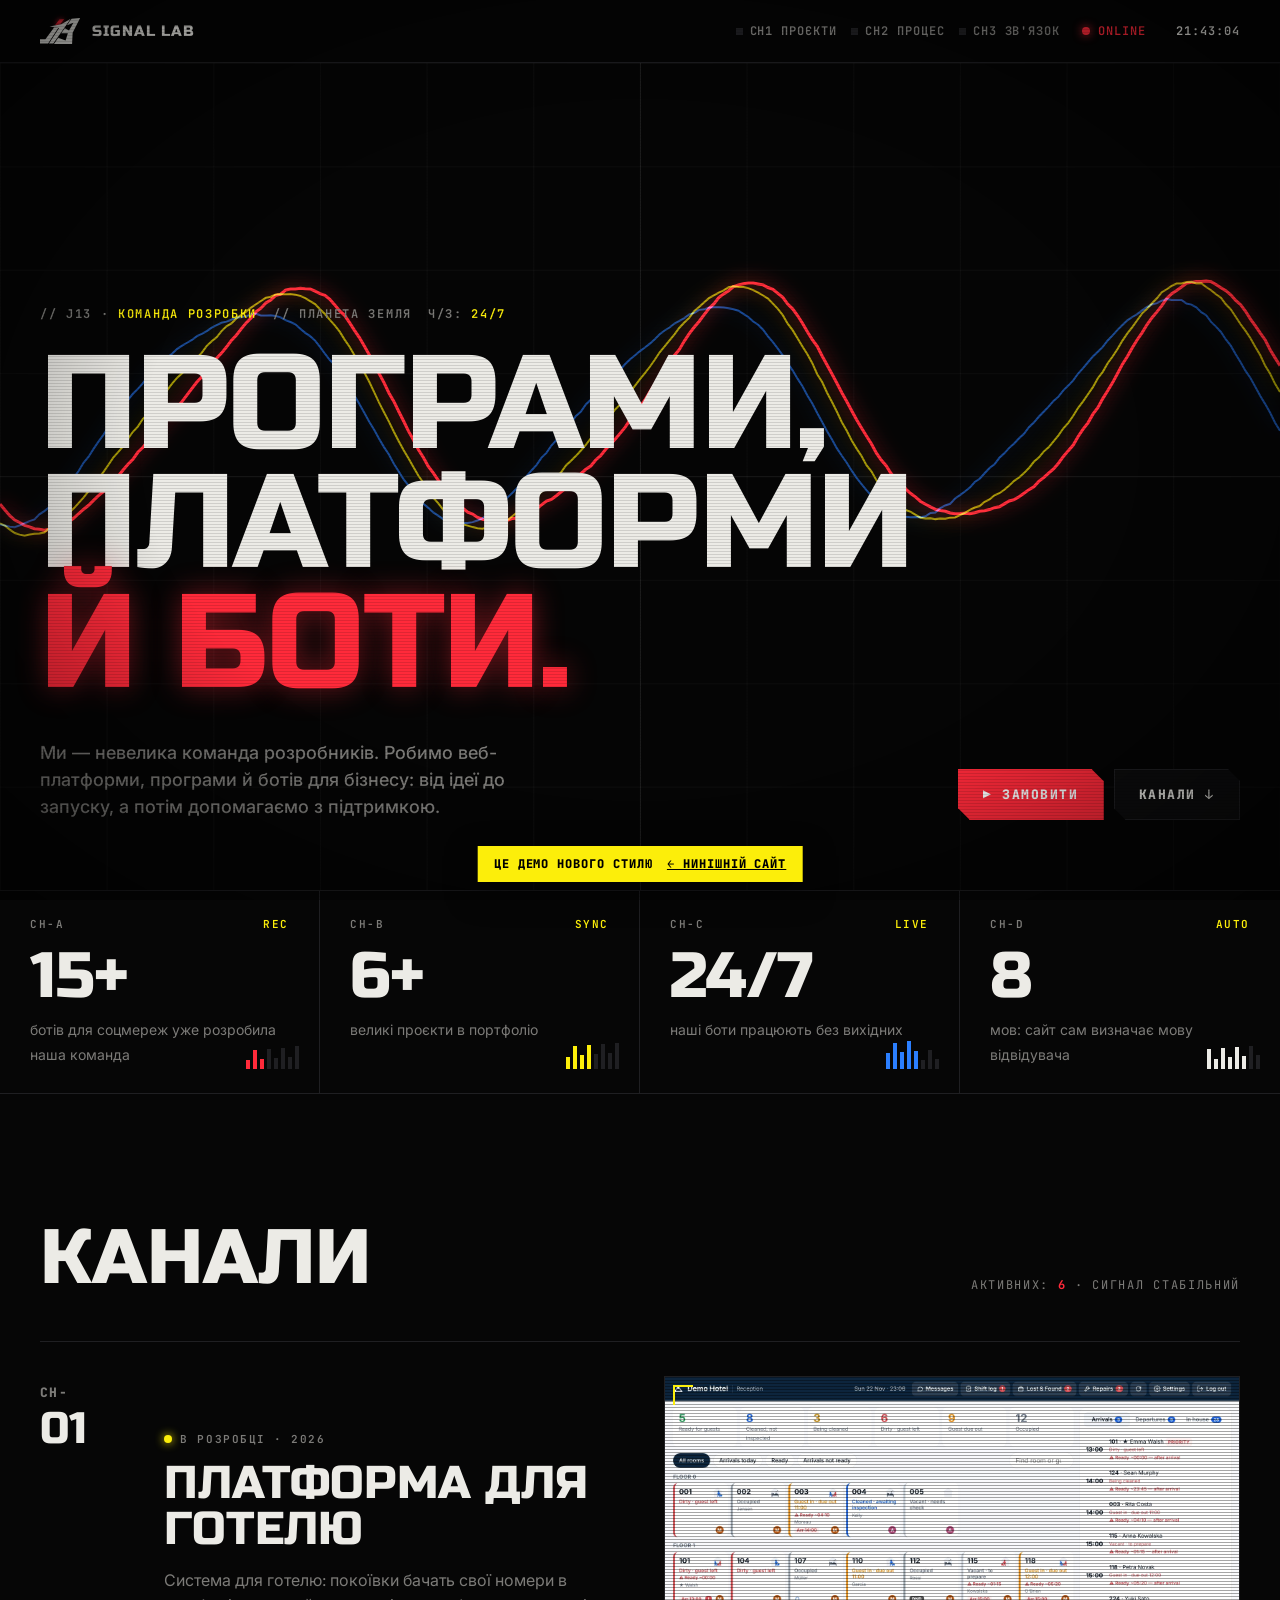
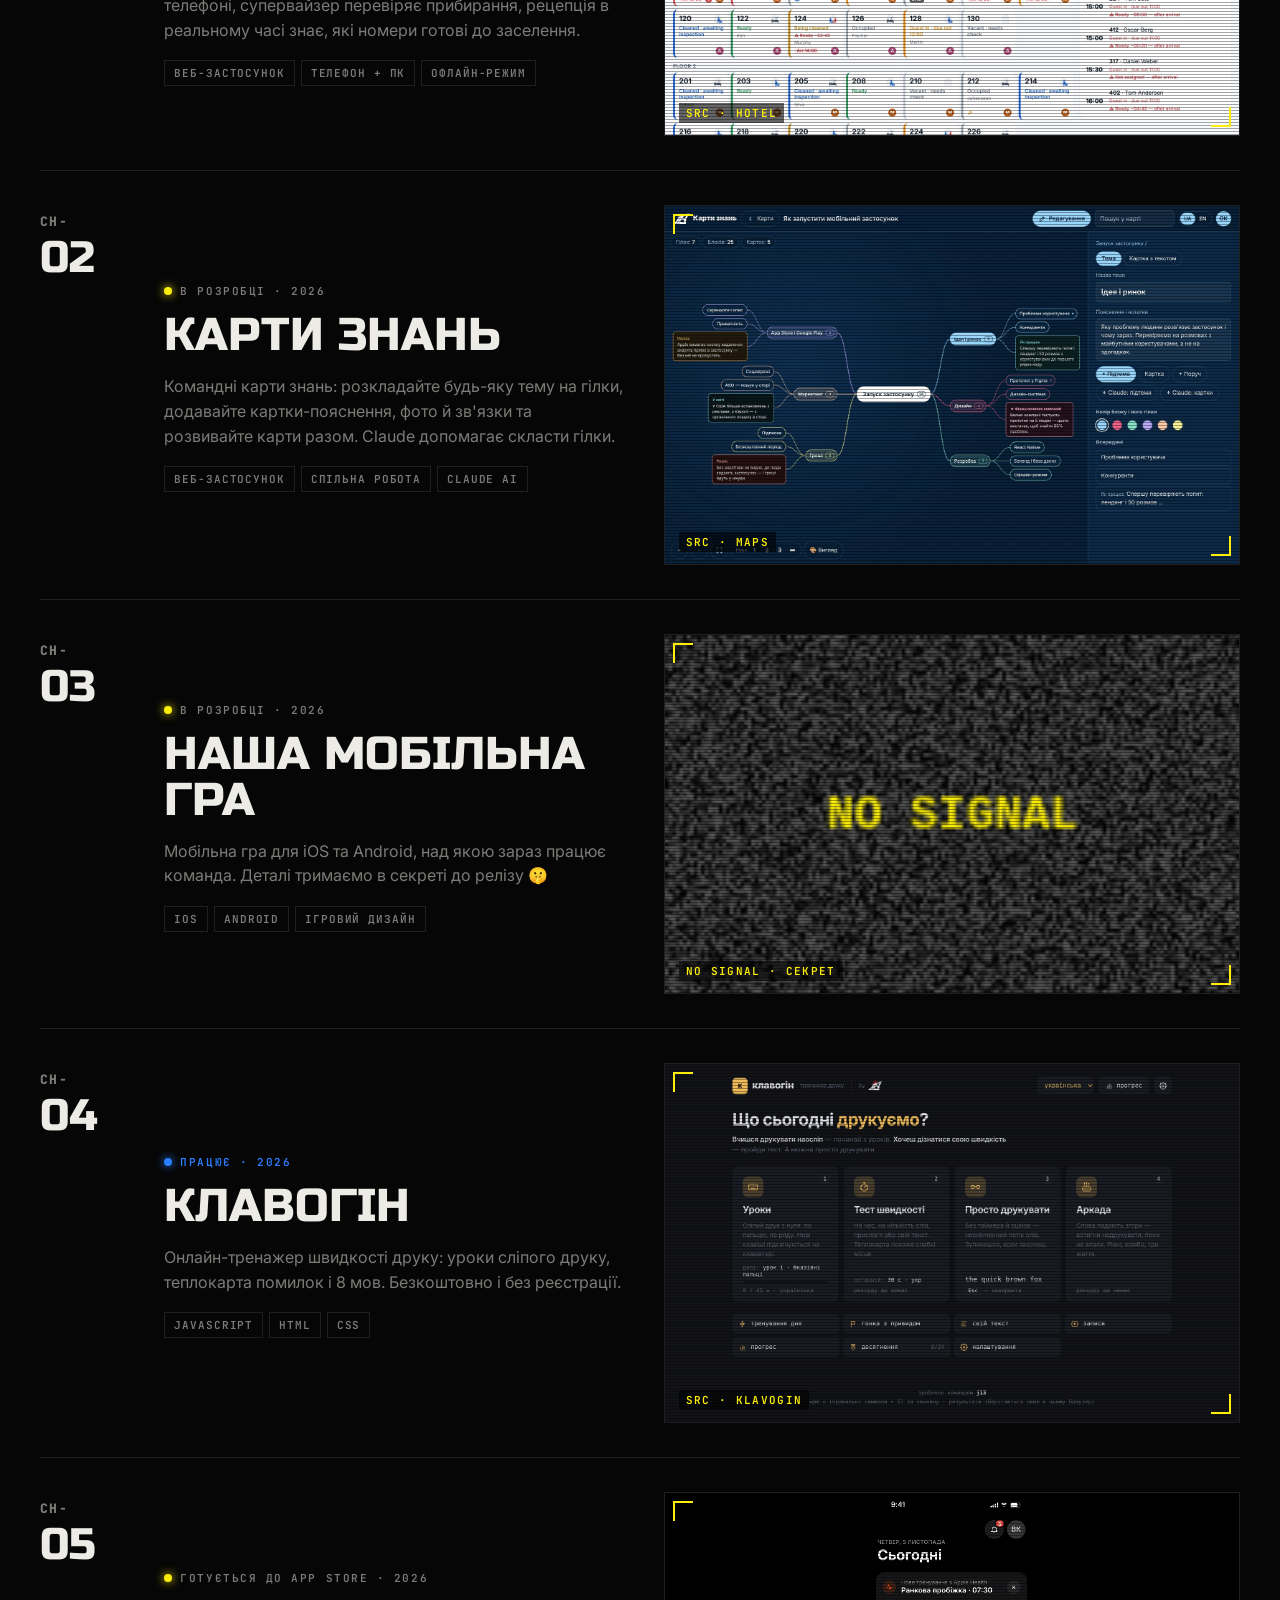
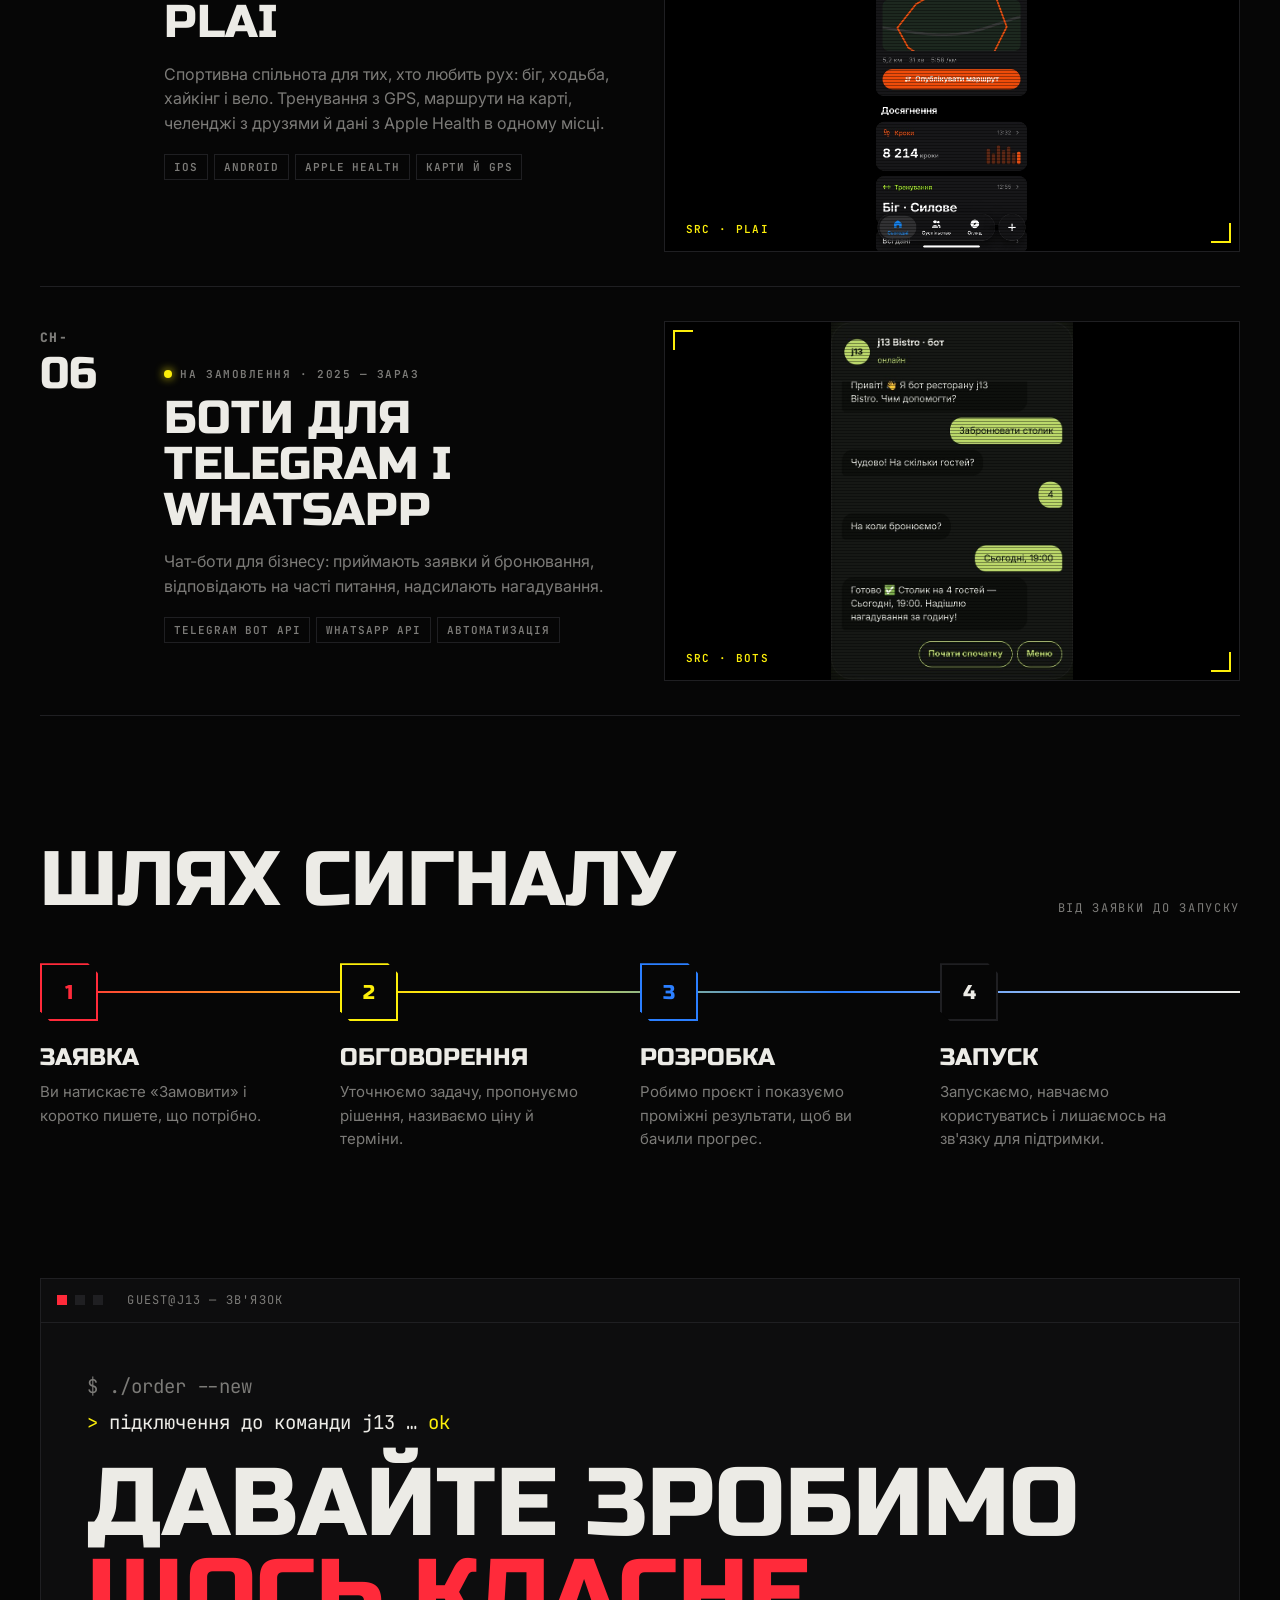
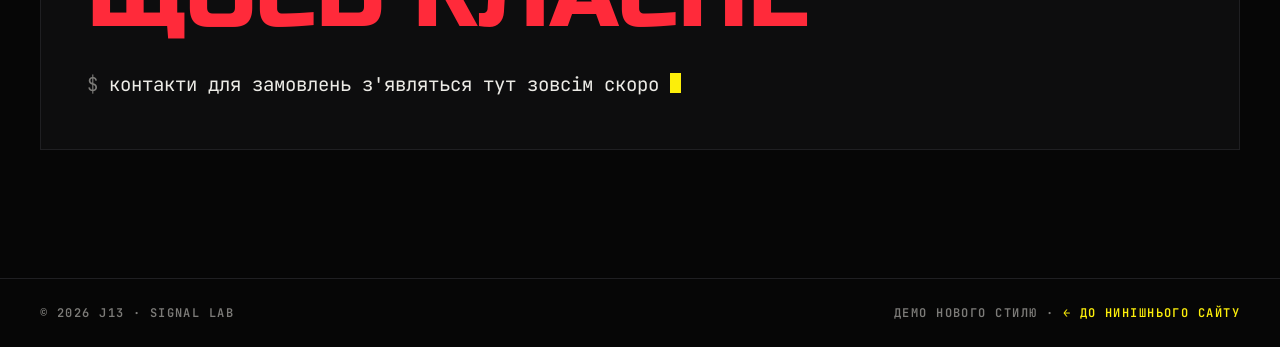
==== demo/index.html @ 8b165afa "Демо нового стилю: /demo/ (Signal Lab) Co-Authored-By: Claude Opus 5.5 <noreply@anthropic.com> Claud" ====
<!DOCTYPE html>
<html lang="uk">
<head>
<meta charset="UTF-8">
<meta name="viewport" content="width=device-width, initial-scale=1">
<meta name="robots" content="noindex">
<title>j13 — SIGNAL (демо нового стилю)</title>
<link rel="preconnect" href="https://fonts.googleapis.com">
<link href="https://fonts.googleapis.com/css2?family=Russo+One&family=JetBrains+Mono:wght@400;600;800&family=Inter:wght@400;500;600&display=swap" rel="stylesheet">
<!--
  ДЕМО нового стилю сайту j13. Тексти й проєкти беруться з ../content.js — ті самі, що на основному сайті.
  Ідея: сайт як прилад — осцилограф / термінал. Палітра з логотипа: чорний, червоний імплант, жовтий і синій глюк.
-->
<style>
:root{--bg:#060606;--panel:#0d0d0e;--line:#1f1f22;--grid:rgba(255,255,255,.045);--text:#ecebe6;--mute:#7c7b78;--red:#ff2a3a;--yel:#fcee0a;--blu:#2b7fff;--disp:"Russo One",Impact,sans-serif;--mono:"JetBrains Mono",ui-monospace,monospace}
*{box-sizing:border-box;margin:0;padding:0}
html{scroll-behavior:smooth}
body{background:var(--bg);color:var(--text);font:16px/1.55 Inter,system-ui,sans-serif;-webkit-font-smoothing:antialiased;overflow-x:hidden}
body::before{content:"";position:fixed;inset:0;pointer-events:none;z-index:50;background:repeating-linear-gradient(0deg,rgba(0,0,0,.22) 0 1px,transparent 1px 3px);mix-blend-mode:multiply;opacity:.55}
body::after{content:"";position:fixed;inset:0;pointer-events:none;z-index:49;background:radial-gradient(ellipse at center,transparent 55%,rgba(0,0,0,.55))}
a{color:inherit;text-decoration:none}
.mono{font-family:var(--mono)}
.wrap{max-width:1320px;margin:0 auto;padding:0 clamp(16px,4vw,40px)}
::selection{background:var(--yel);color:#000}

/* ---- верхня панель приладу ---- */
.bar{position:sticky;top:0;z-index:40;background:rgba(6,6,6,.86);backdrop-filter:blur(8px);border-bottom:1px solid var(--line)}
.bar .wrap{display:flex;align-items:center;gap:22px;height:62px;font:600 12px var(--mono);letter-spacing:.08em;text-transform:uppercase;color:var(--mute)}
.logo{display:flex;align-items:center;gap:12px;color:var(--text)}
.logo svg{height:26px;width:auto;overflow:visible}
.logo b{font:400 15px var(--disp);letter-spacing:.06em}
.chs{display:flex;gap:14px;margin-left:auto}
.chs a{display:flex;align-items:center;gap:7px;transition:color .2s}.chs a:hover{color:var(--text)}
.chs a i{width:7px;height:7px;background:var(--line);display:block}
.chs a:hover i{background:var(--yel);box-shadow:0 0 8px var(--yel)}
.rec{display:flex;align-items:center;gap:8px;color:var(--red)}.rec i{width:8px;height:8px;border-radius:50%;background:var(--red);box-shadow:0 0 10px var(--red);animation:blink 1.4s steps(1) infinite}
@keyframes blink{50%{opacity:.15}}
.clock{color:var(--text);min-width:72px;text-align:right}
@media(max-width:820px){.chs{display:none}.rec span{display:none}.bar .wrap{gap:14px}.clock{margin-left:auto}}

/* ---- екран осцилографа ---- */
.scope{position:relative;border-bottom:1px solid var(--line);overflow:hidden}
.scope canvas{position:absolute;inset:0;width:100%;height:100%;display:block}
.scope .grid{position:absolute;inset:0;background-image:linear-gradient(var(--grid) 1px,transparent 1px),linear-gradient(90deg,var(--grid) 1px,transparent 1px);background-size:calc(100%/12) calc(100%/8);pointer-events:none}
.scope .cross{position:absolute;inset:0;pointer-events:none;background:linear-gradient(rgba(255,255,255,.09),rgba(255,255,255,.09)) center/100% 1px no-repeat,linear-gradient(rgba(255,255,255,.09),rgba(255,255,255,.09)) center/1px 100% no-repeat}
.hero{min-height:min(92vh,880px);display:flex;flex-direction:column;justify-content:flex-end}
.hero .wrap{position:relative;z-index:2;width:100%;padding-bottom:clamp(34px,6vw,70px)}
.tag{font:600 12px var(--mono);letter-spacing:.14em;text-transform:uppercase;color:var(--mute);display:flex;gap:16px;flex-wrap:wrap;margin-bottom:24px}
.tag b{color:var(--yel);font-weight:600}
h1{font:400 clamp(48px,10.4vw,168px)/.9 var(--disp);letter-spacing:-.01em;text-transform:uppercase;position:relative}
h1 .r{color:var(--red);text-shadow:0 0 30px rgba(255,42,58,.45)}
h1.glitch{animation:none}
.gl{position:relative;display:inline-block}
.gl::before,.gl::after{content:attr(data-t);position:absolute;left:0;top:0;opacity:0;pointer-events:none}
.gl::before{color:var(--yel)}.gl::after{color:var(--blu)}
.gl.on::before{opacity:.9;transform:translate(-4px,1px);clip-path:inset(10% 0 55% 0)}
.gl.on::after{opacity:.9;transform:translate(4px,-1px);clip-path:inset(55% 0 12% 0)}
.sub{display:flex;justify-content:space-between;align-items:flex-end;gap:30px;flex-wrap:wrap;margin-top:34px}
.sub p{font:500 18px/1.5 Inter;color:var(--mute);max-width:40ch}
.keys{display:flex;gap:10px;flex-wrap:wrap}
.key{font:800 13px var(--mono);letter-spacing:.12em;text-transform:uppercase;padding:16px 24px;border:1px solid var(--line);background:var(--panel);color:var(--text);position:relative;transition:transform .08s,border-color .2s,box-shadow .2s;clip-path:polygon(0 0,calc(100% - 12px) 0,100% 12px,100% 100%,12px 100%,0 calc(100% - 12px))}
.key:hover{border-color:var(--text)}
.key:active{transform:translateY(2px)}
.key.hot{background:var(--red);border-color:var(--red);color:#fff;box-shadow:0 0 0 0 rgba(255,42,58,.5)}
.key.hot:hover{box-shadow:0 0 34px rgba(255,42,58,.55)}

/* ---- показники приладу ---- */
.readouts{display:grid;grid-template-columns:repeat(4,1fr);border-bottom:1px solid var(--line)}
.ro{padding:26px clamp(16px,2.4vw,30px);border-right:1px solid var(--line);position:relative}
.ro:last-child{border-right:0}
.ro small{font:600 11px var(--mono);letter-spacing:.14em;color:var(--mute);text-transform:uppercase;display:flex;justify-content:space-between}
.ro small em{font-style:normal;color:var(--yel)}
.ro b{display:block;font:400 clamp(38px,5vw,64px)/1 var(--disp);margin:14px 0 8px;font-variant-numeric:tabular-nums}
.ro span{font-size:14px;color:var(--mute)}
.ro .bars{position:absolute;right:20px;bottom:24px;display:flex;gap:3px;align-items:flex-end;height:28px}
.ro .bars i{width:4px;background:var(--line)}
.ro:nth-child(1) .bars i.on{background:var(--red)}.ro:nth-child(2) .bars i.on{background:var(--yel)}.ro:nth-child(3) .bars i.on{background:var(--blu)}.ro:nth-child(4) .bars i.on{background:var(--text)}
@media(max-width:820px){.readouts{grid-template-columns:1fr 1fr}.ro:nth-child(2){border-right:0}.ro:nth-child(-n+2){border-bottom:1px solid var(--line)}}

/* ---- секції ---- */
section{padding:clamp(70px,10vw,130px) 0}
.sh{display:flex;align-items:flex-end;justify-content:space-between;gap:20px;margin-bottom:46px;flex-wrap:wrap}
.sh h2{font:400 clamp(36px,6vw,84px)/.95 var(--disp);text-transform:uppercase}
.sh .mono{font-size:12px;letter-spacing:.14em;color:var(--mute);text-transform:uppercase}
.sh .mono b{color:var(--red)}

/* ---- канали (проєкти) ---- */
.ch{display:grid;grid-template-columns:86px 1fr 1.25fr;gap:clamp(18px,3vw,40px);padding:34px 0;border-top:1px solid var(--line);align-items:center;position:relative}
.ch:last-child{border-bottom:1px solid var(--line)}
.ch .no{font:800 13px var(--mono);letter-spacing:.1em;color:var(--mute);align-self:start;padding-top:8px}
.ch .no b{display:block;font:400 44px/1 var(--disp);color:var(--text);margin-top:6px;letter-spacing:0}
.ch .led{display:inline-flex;align-items:center;gap:8px;font:600 11px var(--mono);letter-spacing:.14em;text-transform:uppercase;color:var(--mute);margin-bottom:14px}
.ch .led i{width:8px;height:8px;border-radius:50%;background:var(--yel);box-shadow:0 0 10px var(--yel)}
.ch .led.live i{background:var(--blu);box-shadow:0 0 10px var(--blu)}
.ch .led.live{color:var(--blu)}
.ch h3{font:400 clamp(30px,3.6vw,52px)/1 var(--disp);text-transform:uppercase;margin-bottom:16px;transition:color .2s}
.ch p{color:var(--mute);max-width:46ch;margin-bottom:18px}
.ch .tg{display:flex;flex-wrap:wrap;gap:6px}
.ch .tg span{font:600 11px var(--mono);letter-spacing:.08em;text-transform:uppercase;border:1px solid var(--line);padding:5px 9px;color:var(--mute)}
.screen{position:relative;aspect-ratio:16/10;background:#000;border:1px solid var(--line);overflow:hidden}
.screen::before,.screen::after{content:"";position:absolute;width:18px;height:18px;z-index:3;border:2px solid var(--yel);pointer-events:none}
.screen::before{left:8px;top:8px;border-right:0;border-bottom:0}.screen::after{right:8px;bottom:8px;border-left:0;border-top:0}
.screen .im{position:absolute;inset:0;background-size:cover;background-position:top center;filter:saturate(.85) contrast(1.05);transition:transform .6s cubic-bezier(.2,.7,.2,1),filter .4s}
.screen .im.ph{background-size:contain;background-repeat:no-repeat;background-position:center}
.screen .scan{position:absolute;inset:0;z-index:2;background:repeating-linear-gradient(0deg,rgba(0,0,0,.35) 0 1px,transparent 1px 3px);pointer-events:none}
.screen .rgb{position:absolute;inset:0;z-index:1;background-size:cover;background-position:top center;mix-blend-mode:screen;opacity:0;pointer-events:none}
.screen .lbl{position:absolute;left:14px;bottom:12px;z-index:3;font:600 11px var(--mono);letter-spacing:.12em;color:var(--yel);text-transform:uppercase;background:rgba(0,0,0,.6);padding:3px 7px}
.ch:hover h3{color:var(--yel)}
.ch:hover .screen .im{transform:scale(1.035);filter:saturate(1) contrast(1.1)}
.ch.glitching .rgb.y{opacity:.55;transform:translate(-6px,0);background-blend-mode:multiply}
.ch.glitching .rgb.b{opacity:.55;transform:translate(6px,0)}
.ch .open{position:absolute;inset:0;z-index:4}
@media(max-width:900px){.ch{grid-template-columns:1fr;gap:16px}.ch .no{display:flex;gap:12px;align-items:baseline;padding:0}.ch .no b{font-size:28px;margin:0}.ch .screen{order:-1}}

/* ---- як ми працюємо: шлях сигналу ---- */
.path{display:grid;grid-template-columns:repeat(4,1fr);position:relative}
.path::before{content:"";position:absolute;left:0;right:0;top:28px;height:2px;background:linear-gradient(90deg,var(--red),var(--yel),var(--blu),var(--text))}
.st{padding-right:26px;position:relative}
.st .dot{width:58px;height:58px;display:grid;place-items:center;background:var(--bg);border:2px solid var(--line);font:400 20px var(--disp);position:relative;z-index:1;margin-bottom:22px;clip-path:polygon(0 0,calc(100% - 10px) 0,100% 10px,100% 100%,10px 100%,0 calc(100% - 10px))}
.st:nth-child(1) .dot{border-color:var(--red);color:var(--red)}.st:nth-child(2) .dot{border-color:var(--yel);color:var(--yel)}.st:nth-child(3) .dot{border-color:var(--blu);color:var(--blu)}
.st h4{font:400 24px var(--disp);text-transform:uppercase;margin-bottom:8px}
.st p{color:var(--mute);font-size:15px;max-width:28ch}
@media(max-width:820px){.path{grid-template-columns:1fr 1fr;row-gap:40px}.path::before{display:none}}

/* ---- контакт як термінал ---- */
.term{border:1px solid var(--line);background:var(--panel);font-family:var(--mono)}
.term .tb{display:flex;gap:8px;align-items:center;padding:12px 16px;border-bottom:1px solid var(--line);font-size:12px;color:var(--mute);letter-spacing:.1em;text-transform:uppercase}
.term .tb i{width:10px;height:10px;background:var(--line)}.term .tb i:first-child{background:var(--red)}
.term .body{padding:clamp(22px,4vw,46px);font-size:clamp(15px,1.6vw,19px);line-height:1.9}
.term .body .c{color:var(--mute)}.term .body .y{color:var(--yel)}.term .body .rd{color:var(--red)}
.term .big{display:block;font:400 clamp(40px,7.5vw,110px)/.95 var(--disp);text-transform:uppercase;margin:18px 0 26px;font-family:var(--disp)}
.caret{display:inline-block;width:.6em;height:1.05em;background:var(--yel);vertical-align:-2px;animation:blink 1s steps(1) infinite}
footer{border-top:1px solid var(--line);padding:26px 0;font:600 12px var(--mono);letter-spacing:.12em;text-transform:uppercase;color:var(--mute)}
footer .wrap{display:flex;justify-content:space-between;gap:16px;flex-wrap:wrap}
footer a{color:var(--yel)}
.note{position:fixed;left:50%;bottom:18px;transform:translateX(-50%);z-index:60;background:var(--yel);color:#000;font:800 12px var(--mono);letter-spacing:.08em;text-transform:uppercase;padding:10px 16px;display:flex;gap:14px;align-items:center;box-shadow:0 10px 30px rgba(0,0,0,.5)}
.note a{text-decoration:underline}
@media(prefers-reduced-motion:reduce){*{animation:none!important;transition:none!important}}
</style>
</head>
<body>
<header class="bar"><div class="wrap">
  <a class="logo" href="#top" aria-label="j13"><svg viewBox="0 0 377 244"><defs><filter id="g" x="-300%" y="-300%" width="700%" height="700%"><feGaussianBlur stdDeviation="26"/></filter></defs><path d="M188 57.5L226 11L182 14.5L142.5 65.5L188 57.5Z" fill="#ff2a3a" filter="url(#g)"/><path d="M188 57.5L226 11L182 14.5L142.5 65.5L188 57.5Z" fill="#ff2a3a"/><g fill="currentColor"><path d="M132 88L171 94L75.9615 239.5H0V199.5H50.641L132 88Z"/><path d="M199.848 57.8908L288.5 7L124.796 240H84.5L179.196 92.8158L90 79L199.848 57.8908Z"/><path d="M296.834 6.5L376.5 0L306.5 139.5L301 244H131L171 185L240 212L261.5 144H199L233 97L272.5 117.5L313.5 44L253.5 67.5L280 29L296.834 6.5Z"/></g></svg><b>SIGNAL LAB</b></a>
  <nav class="chs"><a href="#channels"><i></i>CH1 Проєкти</a><a href="#path"><i></i>CH2 Процес</a><a href="#contact"><i></i>CH3 Зв'язок</a></nav>
  <span class="rec"><i></i><span>Online</span></span>
  <span class="clock" id="clock">00:00:00</span>
</div></header>

<section class="scope hero" id="top" style="padding:0">
  <div class="grid"></div><div class="cross"></div><canvas id="wave"></canvas>
  <div class="wrap">
    <div class="tag"><span>// j13 · <b id="role"></b></span><span id="loc"></span><span>ч/з: <b>24/7</b></span></div>
    <h1><span class="gl" data-t="Програми,">Програми,</span><br><span class="gl" data-t="платформи">платформи</span><br><span class="gl r" data-t="й боти.">й боти.</span></h1>
    <div class="sub"><p id="tagline"></p><div class="keys"><a class="key hot" href="#contact">▶ Замовити</a><a class="key" href="#channels">Канали ↓</a></div></div>
  </div>
</section>

<div class="readouts" id="readouts"></div>

<section id="channels"><div class="wrap">
  <div class="sh"><h2>Канали</h2><span class="mono">Активних: <b id="nch"></b> · сигнал стабільний</span></div>
  <div id="list"></div>
</div></section>

<section id="path" style="padding-top:0"><div class="wrap">
  <div class="sh"><h2>Шлях сигналу</h2><span class="mono">від заявки до запуску</span></div>
  <div class="path" id="steps"></div>
</div></section>

<section id="contact" style="padding-top:0"><div class="wrap">
  <div class="term"><div class="tb"><i></i><i></i><i></i>&nbsp; guest@j13 — зв'язок</div>
    <div class="body"><span class="c">$ ./order --new</span><br><span class="y">&gt;</span> підключення до команди j13 … <span class="y">ok</span>
      <span class="big">Давайте зробимо<br><span style="color:var(--red)">щось класне</span></span>
      <span class="c">$</span> контакти для замовлень з'являться тут зовсім скоро <span class="caret"></span></div></div>
</div></section>

<footer><div class="wrap"><span>© 2026 j13 · signal lab</span><span>Демо нового стилю · <a href="../">← до нинішнього сайту</a></span></div></footer>
<div class="note">Це демо нового стилю <a href="../">← нинішній сайт</a></div>

<script src="../content.js"></script>
<script>
const S = site_uk, $ = id => document.getElementById(id);
const esc = s => String(s ?? "").replace(/[&<>"]/g, c => ({ "&": "&amp;", "<": "&lt;", ">": "&gt;", '"': "&quot;" }[c]));
$("role").textContent = S.role; $("loc").textContent = "// " + S.location; $("tagline").textContent = S.intro;

// показники
const RO = [["CH-A", "ботів", S.stats[0]], ["CH-B", "проєктів", S.stats[1]], ["CH-C", "без вихідних", S.stats[2]], ["CH-D", "мов сайту", { value: 8, suffix: "", label: "мов: сайт сам визначає мову відвідувача" }]];
$("readouts").innerHTML = RO.map(([c, u, s], i) => `<div class="ro"><small>${c}<em>${["REC", "SYNC", "LIVE", "AUTO"][i]}</em></small><b data-n="${s.value}" data-s="${esc(s.suffix)}">0${esc(s.suffix)}</b><span>${esc(s.label)}</span><div class="bars">${Array.from({ length: 8 }, (_, k) => `<i style="height:${30 + ((k * 37 + i * 13) % 70)}%" class="${k < 3 + i ? "on" : ""}"></i>`).join("")}</div></div>`).join("");
const countUp = el => { const n = +el.dataset.n, s = el.dataset.s, t0 = performance.now(); (function f(t) { const k = Math.min(1, (t - t0) / 1100); el.textContent = Math.round(n * (1 - Math.pow(1 - k, 3))) + s; if (k < 1) requestAnimationFrame(f) })(t0) };
new IntersectionObserver((es, o) => es.forEach(e => { if (e.isIntersecting) { e.target.querySelectorAll("b[data-n]").forEach(countUp); o.disconnect() } }), { threshold: .4 }).observe($("readouts"));

// канали
const live = p => p.live && !/розроб/i.test(p.status);
const pic = p => { const g = p.details.gallery || []; const d = g.find(x => x.kind === "desk"), ph = g.find(x => x.kind === "phone"); return p.image ? { src: "../" + p.image, ph: 0 } : d ? { src: "../" + d.src, ph: 0 } : ph ? { src: "../" + ph.src, ph: 1 } : null };
$("nch").textContent = S.projects.length;
$("list").innerHTML = S.projects.map((p, i) => { const im = pic(p);
  return `<article class="ch"><div class="no">CH-<b>${String(i + 1).padStart(2, "0")}</b></div>
  <div><span class="led ${live(p) ? "live" : ""}"><i></i>${esc(p.status)} · ${esc(p.year)}</span><h3>${esc(p.title)}</h3><p>${esc(p.description)}</p><div class="tg">${(p.tech || []).map(t => `<span>${esc(t)}</span>`).join("")}</div></div>
  <div class="screen">${im ? `<div class="im ${im.ph ? "ph" : ""}" style="background-image:url('${esc(im.src)}')"></div><div class="rgb y" style="background-image:url('${esc(im.src)}')"></div><div class="rgb b" style="background-image:url('${esc(im.src)}')"></div>` : `<canvas class="noise"></canvas>`}<div class="scan"></div><span class="lbl">${im ? "SRC · " + esc(p.slug) : "NO SIGNAL · секрет"}</span></div>
  <a class="open" href="../#p-${esc(p.slug)}" aria-label="${esc(p.title)}"></a></article>` }).join("");
document.querySelectorAll(".ch").forEach(c => c.addEventListener("mouseenter", () => { c.classList.add("glitching"); setTimeout(() => c.classList.remove("glitching"), 160); setTimeout(() => { c.classList.add("glitching"); setTimeout(() => c.classList.remove("glitching"), 90) }, 260) }));
// «немає сигналу» для секретного проєкту — живий шум
document.querySelectorAll("canvas.noise").forEach(cv => { cv.style.cssText = "position:absolute;inset:0;width:100%;height:100%"; const x = cv.getContext("2d"); cv.width = 160; cv.height = 100;
  (function f() { const d = x.createImageData(160, 100); for (let i = 0; i < d.data.length; i += 4) { const v = Math.random() * 90; d.data[i] = d.data[i + 1] = d.data[i + 2] = v; d.data[i + 3] = 255 } x.putImageData(d, 0, 0); x.fillStyle = "#fcee0a"; x.font = "bold 13px monospace"; x.textAlign = "center"; if (Date.now() % 1000 < 700) x.fillText("NO SIGNAL", 80, 54); setTimeout(() => requestAnimationFrame(f), 70) })() });

// шлях сигналу
$("steps").innerHTML = (S.process || []).map((s, i) => `<div class="st"><div class="dot">${i + 1}</div><h4>${esc(s.title)}</h4><p>${esc(s.text)}</p></div>`).join("");

// годинник
setInterval(() => { $("clock").textContent = new Date().toTimeString().slice(0, 8) }, 1000);

// глюк заголовка
const gls = [...document.querySelectorAll(".gl")];
(function g() { const e = gls[Math.floor(Math.random() * gls.length)]; e.classList.add("on"); setTimeout(() => e.classList.remove("on"), 90 + Math.random() * 120); setTimeout(g, 1400 + Math.random() * 2600) })();

// осцилограф: живий сигнал, що реагує на курсор
(function scope() {
  const cv = $("wave"), x = cv.getContext("2d"); let W, H, mx = .5, my = .5, t = 0;
  const fit = () => { const r = cv.getBoundingClientRect(), d = Math.min(2, devicePixelRatio || 1); W = cv.width = r.width * d; H = cv.height = r.height * d };
  fit(); addEventListener("resize", fit);
  cv.parentElement.addEventListener("mousemove", e => { const r = cv.getBoundingClientRect(); mx = (e.clientX - r.left) / r.width; my = (e.clientY - r.top) / r.height });
  const trace = (col, f, amp, ph, w) => { x.beginPath(); for (let i = 0; i <= 260; i++) { const u = i / 260, px = u * W; const y = H * .42 + Math.sin(u * f * 6.283 + ph) * amp * H + Math.sin(u * 37 + t * 3) * amp * H * .12 + (Math.random() - .5) * 2; i ? x.lineTo(px, y) : x.moveTo(px, y) } x.strokeStyle = col; x.lineWidth = w; x.shadowColor = col; x.shadowBlur = 18; x.stroke() };
  (function f() { t += .016; x.fillStyle = "rgba(6,6,6,.28)"; x.fillRect(0, 0, W, H);
    const fr = 1.2 + mx * 3.2, a = .08 + (1 - my) * .12;
    x.globalCompositeOperation = "lighter";
    trace("rgba(43,127,255,.55)", fr, a * .9, t * 1.6 + .6, 2); trace("rgba(252,238,10,.6)", fr, a, t * 1.6 + .25, 2); trace("rgba(255,42,58,.9)", fr, a, t * 1.6, 3);
    x.globalCompositeOperation = "source-over"; x.shadowBlur = 0;
    requestAnimationFrame(f) })();
})();
</script>
</body>
</html>
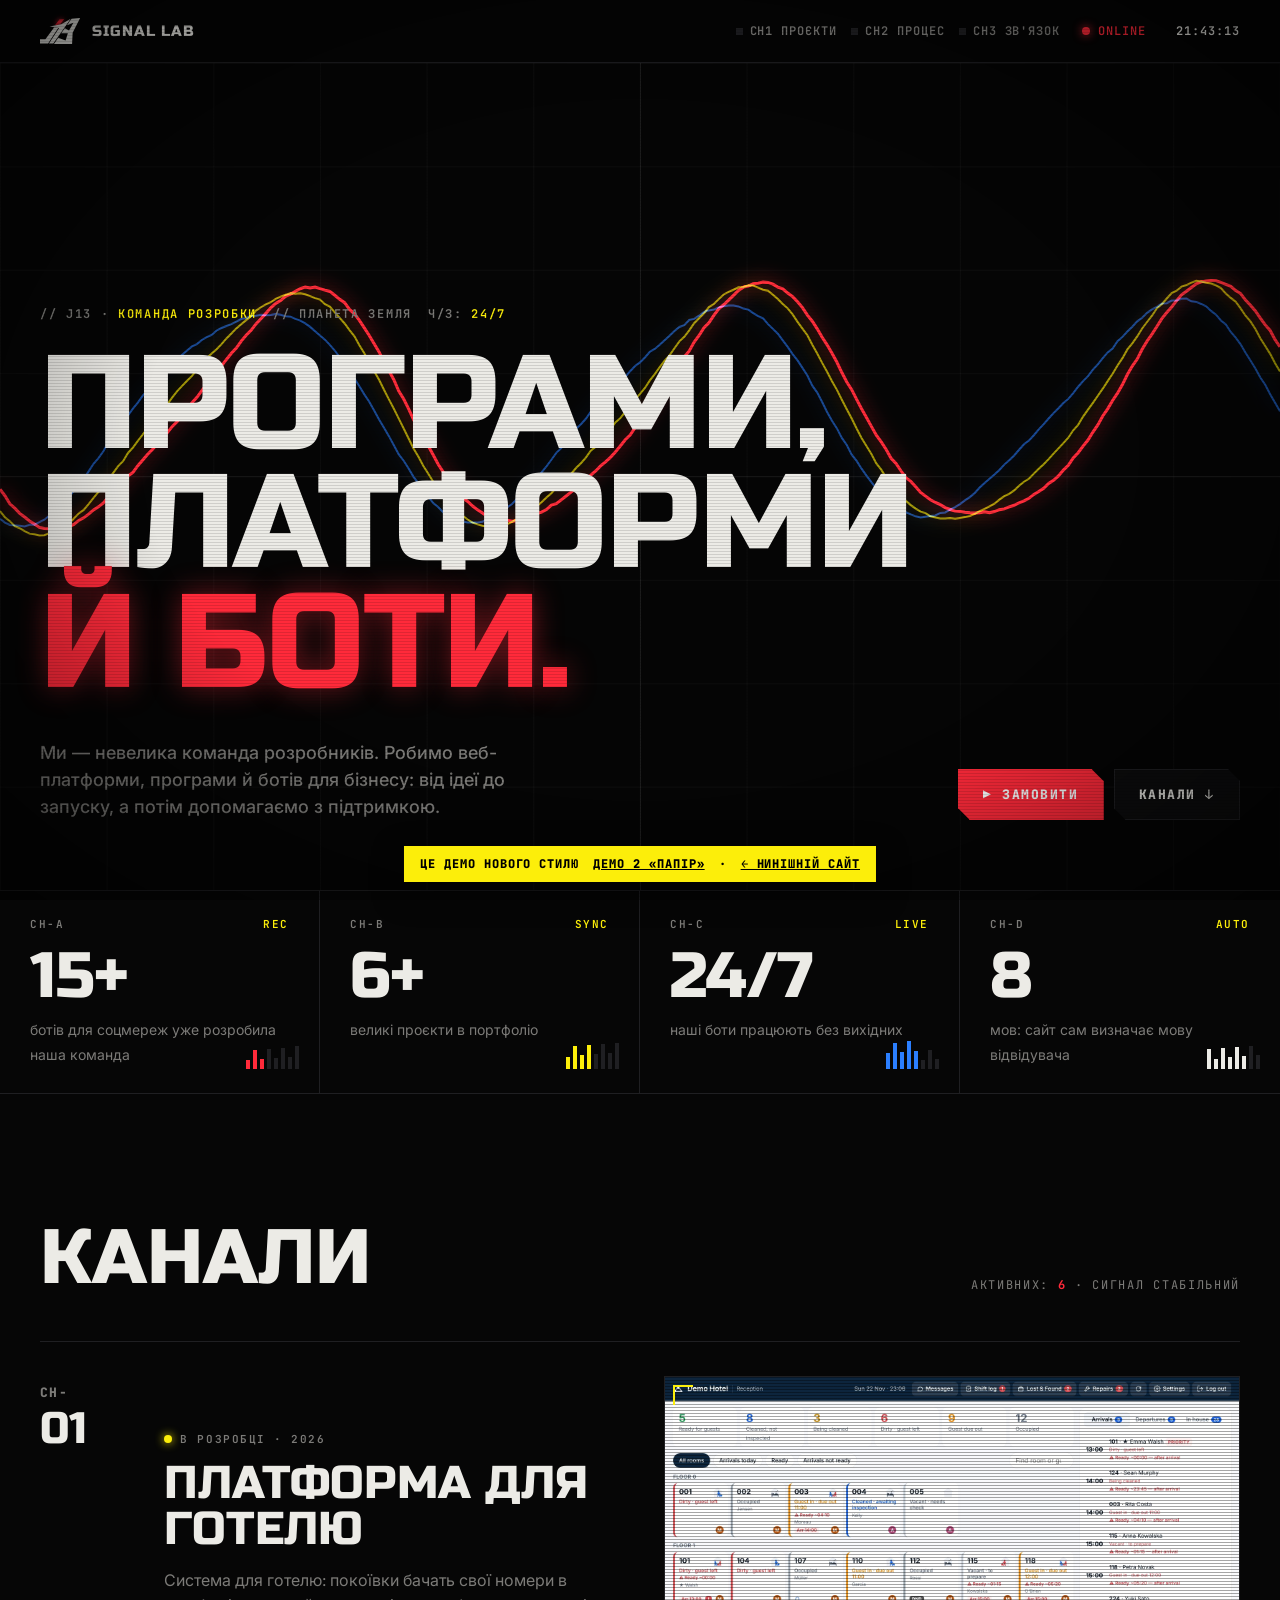
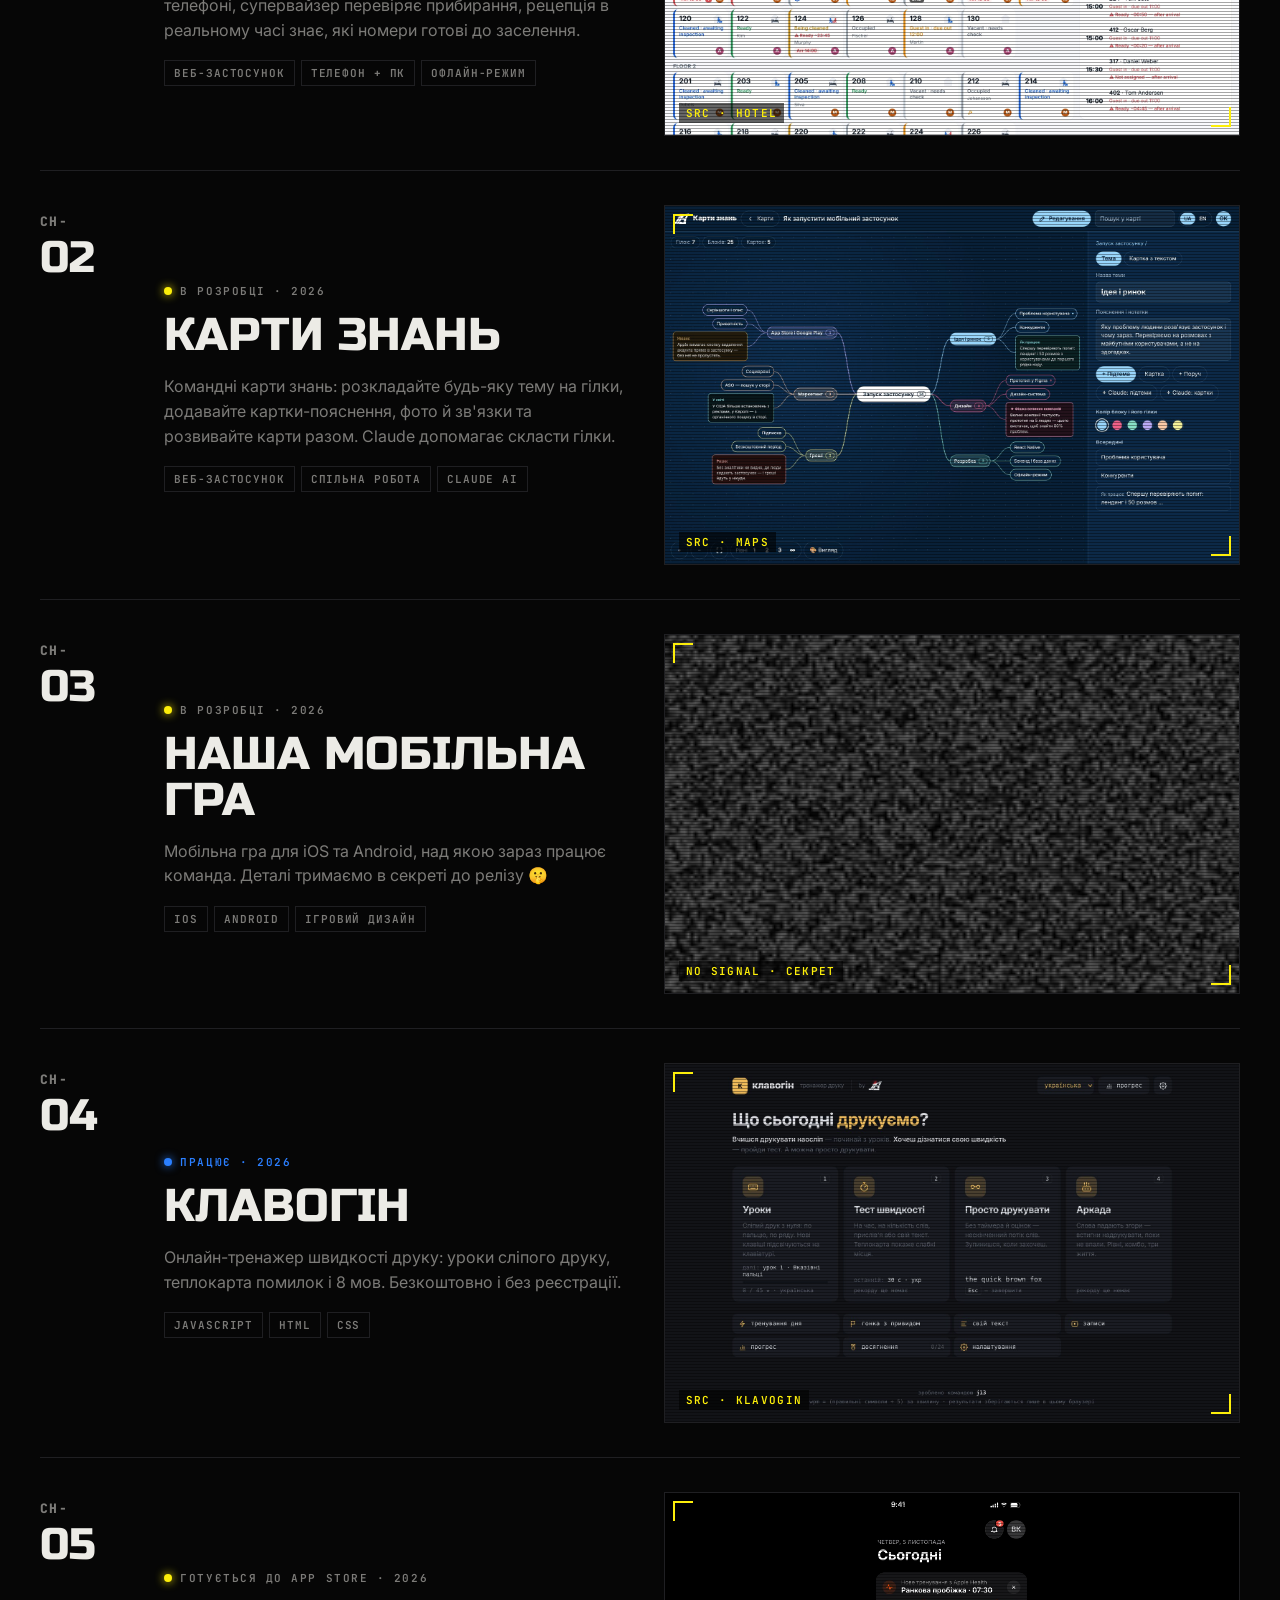
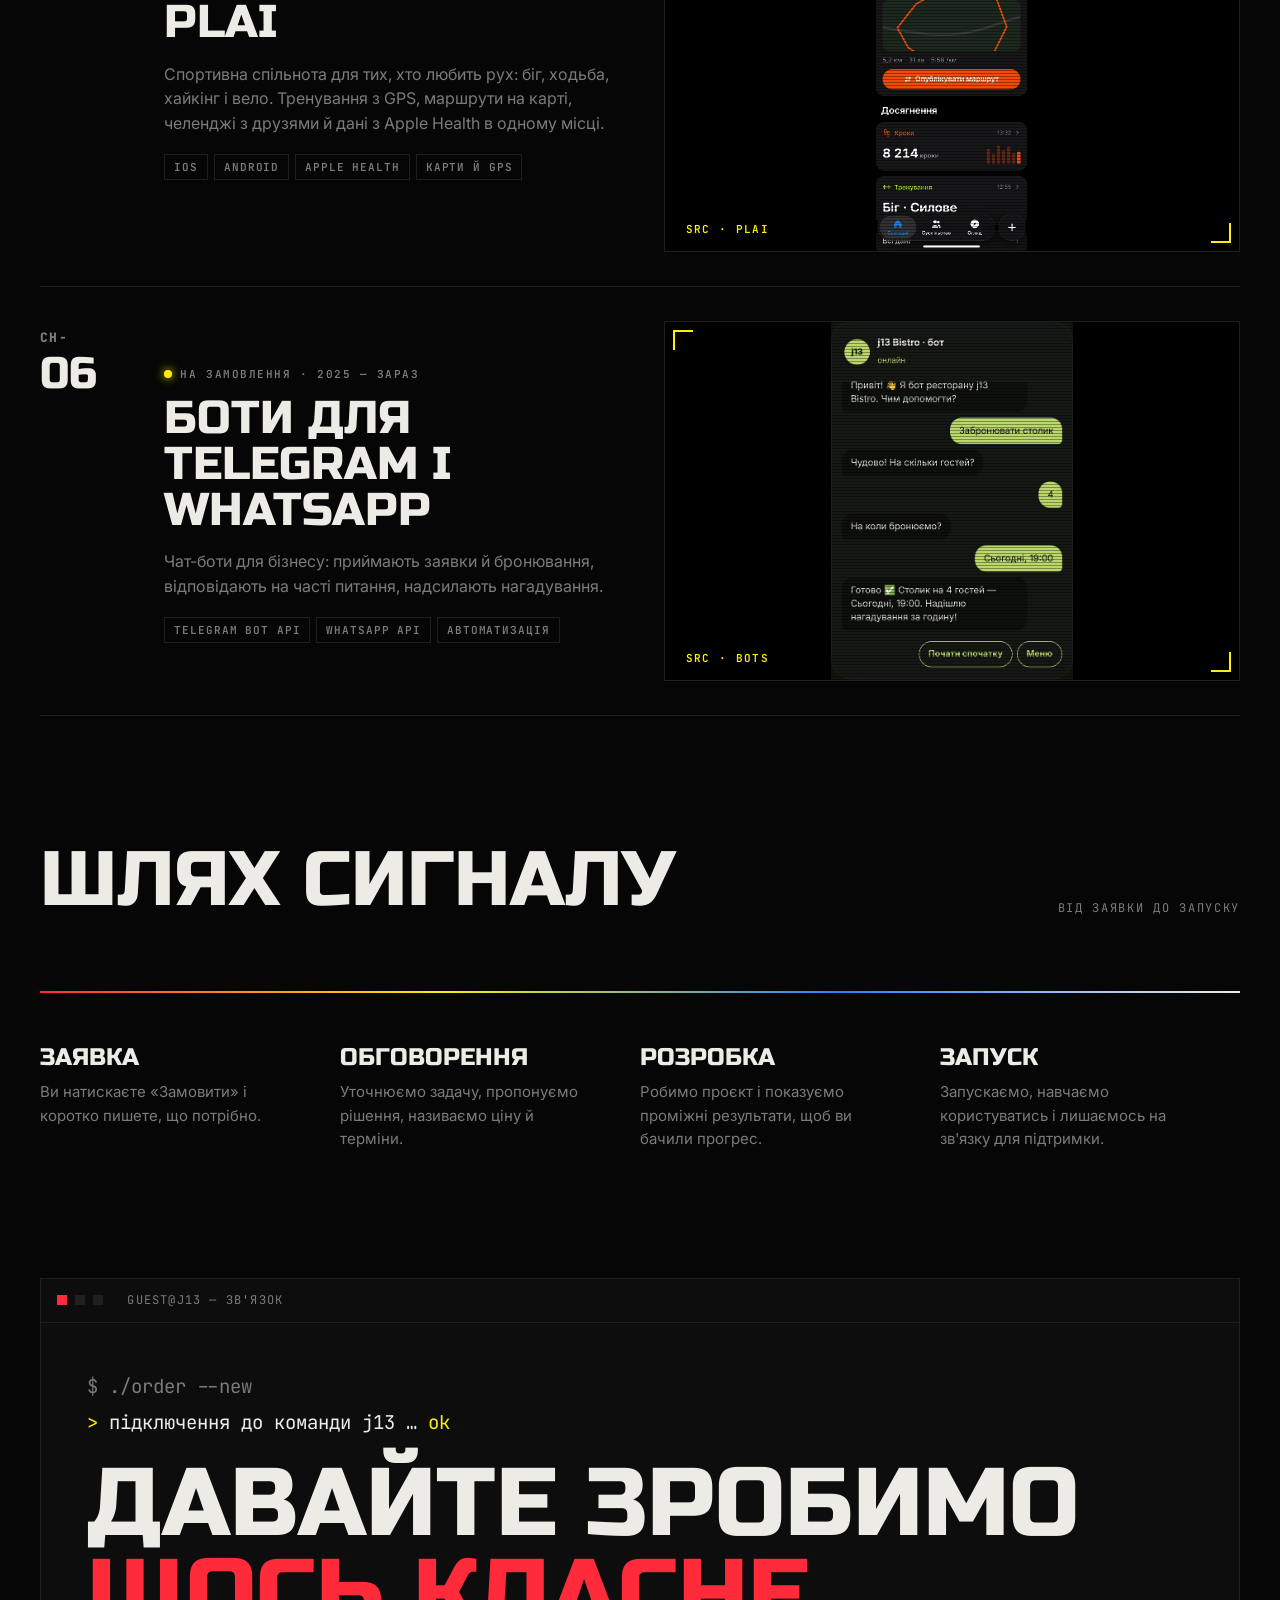
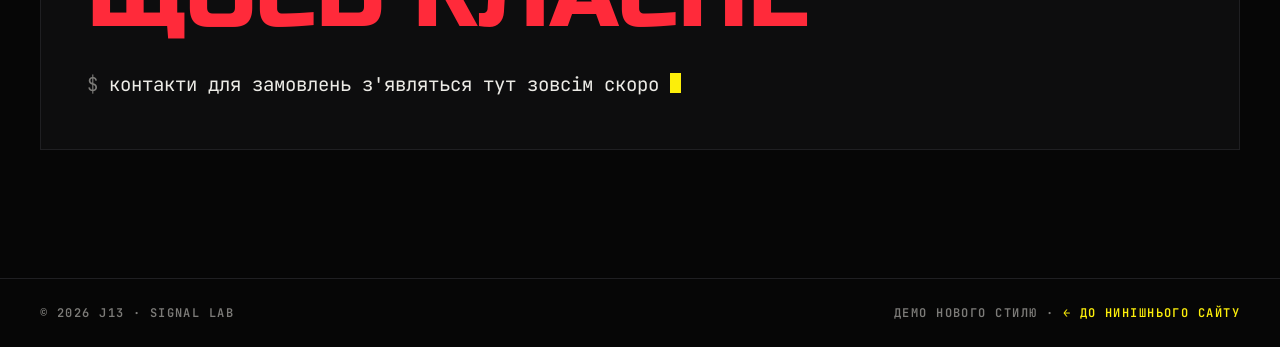
==== commit 81b7c136: "Демо 2: спокійний світлий стиль «Папір» (/demo2/) Co-Authored-By: Claude Opus 5.5 <noreply@anthropic" ====
--- a/demo/index.html
+++ b/demo/index.html
@@ -175,7 +175,7 @@
 </div></section>
 
 <footer><div class="wrap"><span>© 2026 j13 · signal lab</span><span>Демо нового стилю · <a href="../">← до нинішнього сайту</a></span></div></footer>
-<div class="note">Це демо нового стилю <a href="../">← нинішній сайт</a></div>
+<div class="note">Це демо нового стилю <a href="../demo2/">Демо 2 «Папір»</a> · <a href="../">← нинішній сайт</a></div>
 
 <script src="../content.js"></script>
 <script>
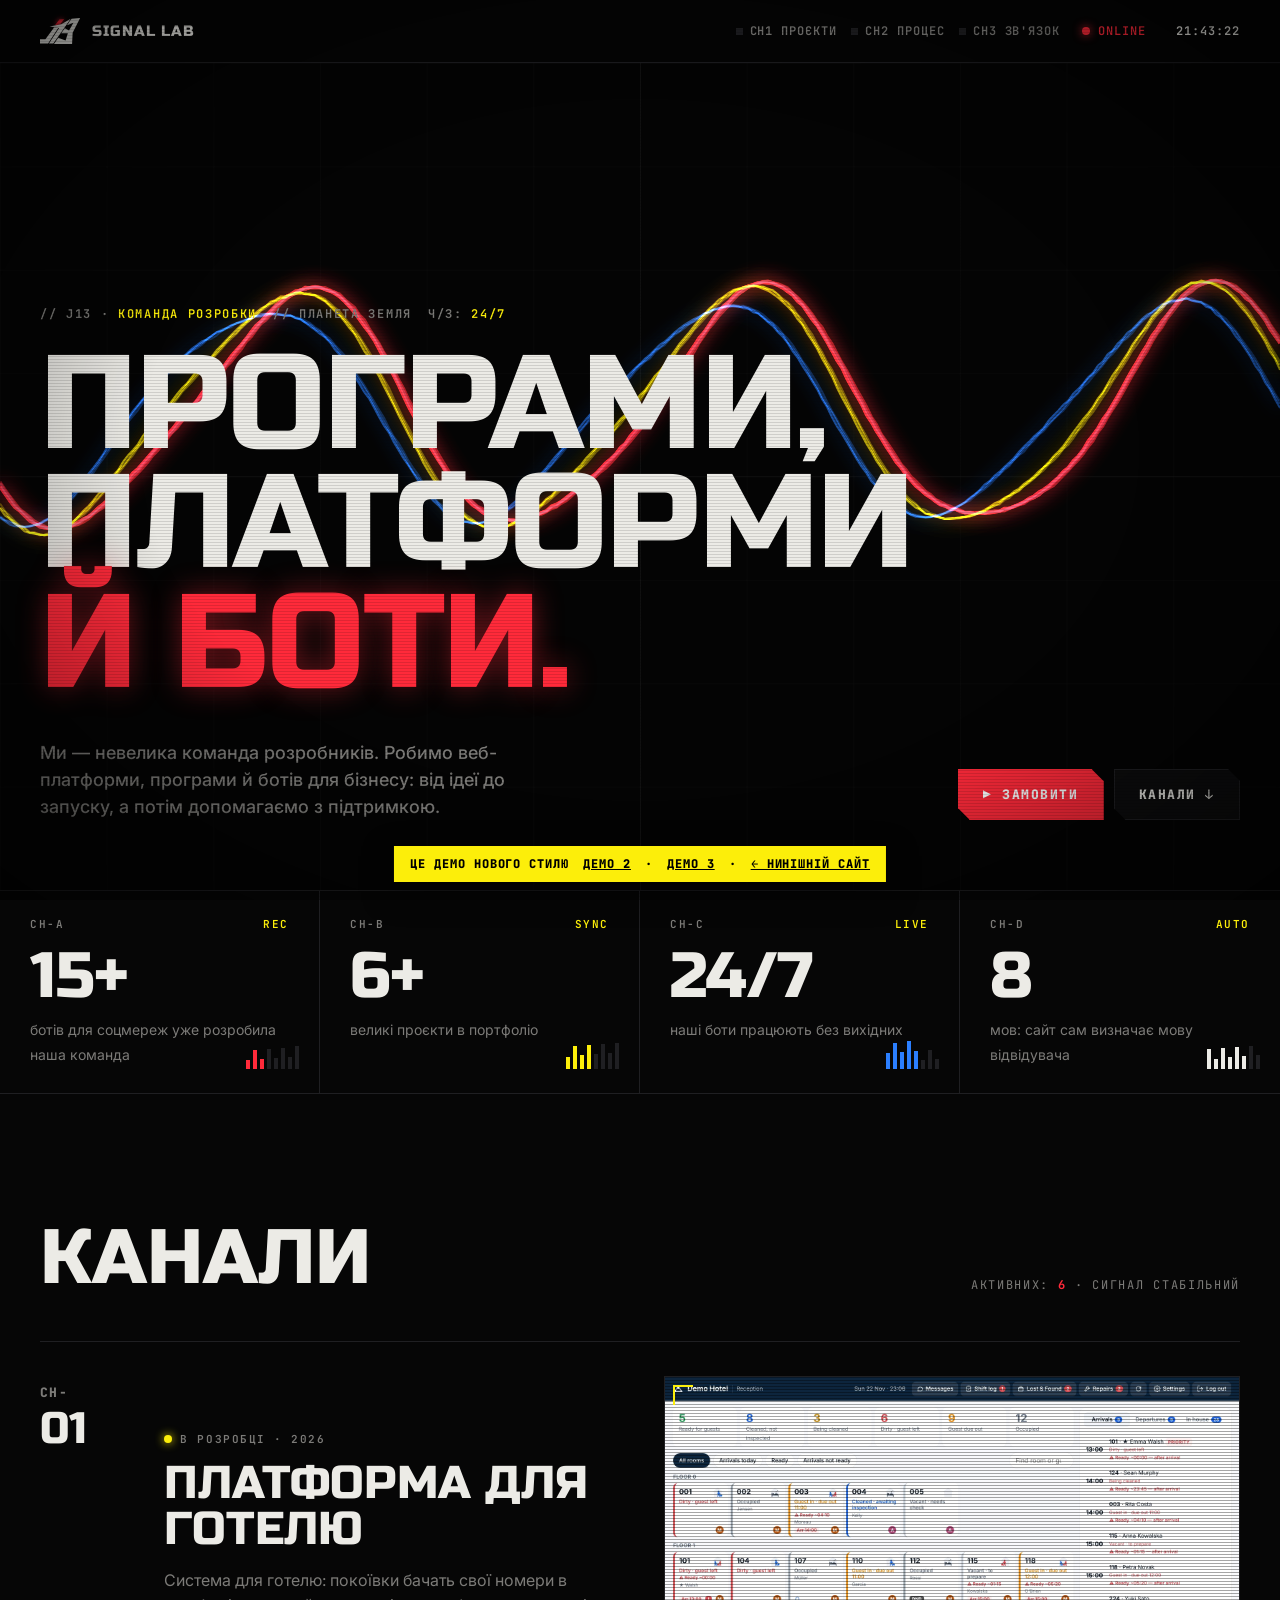
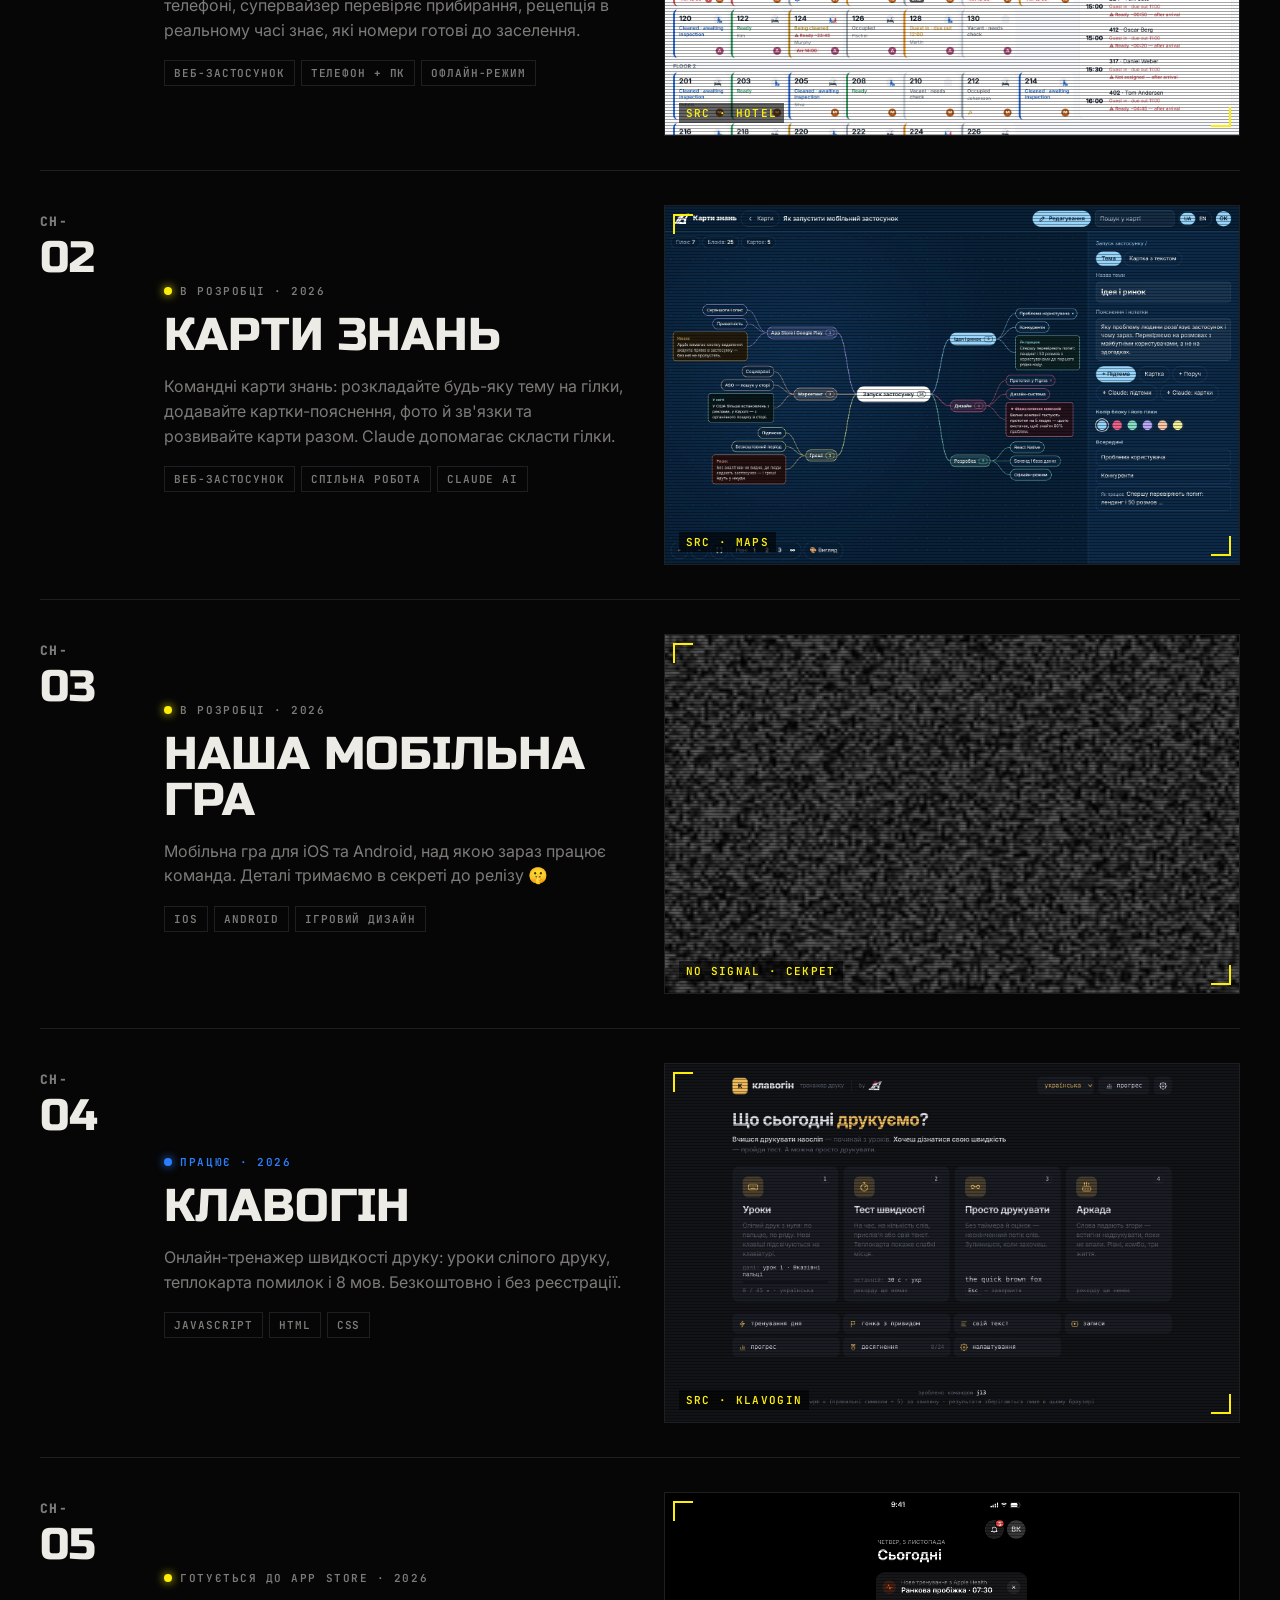
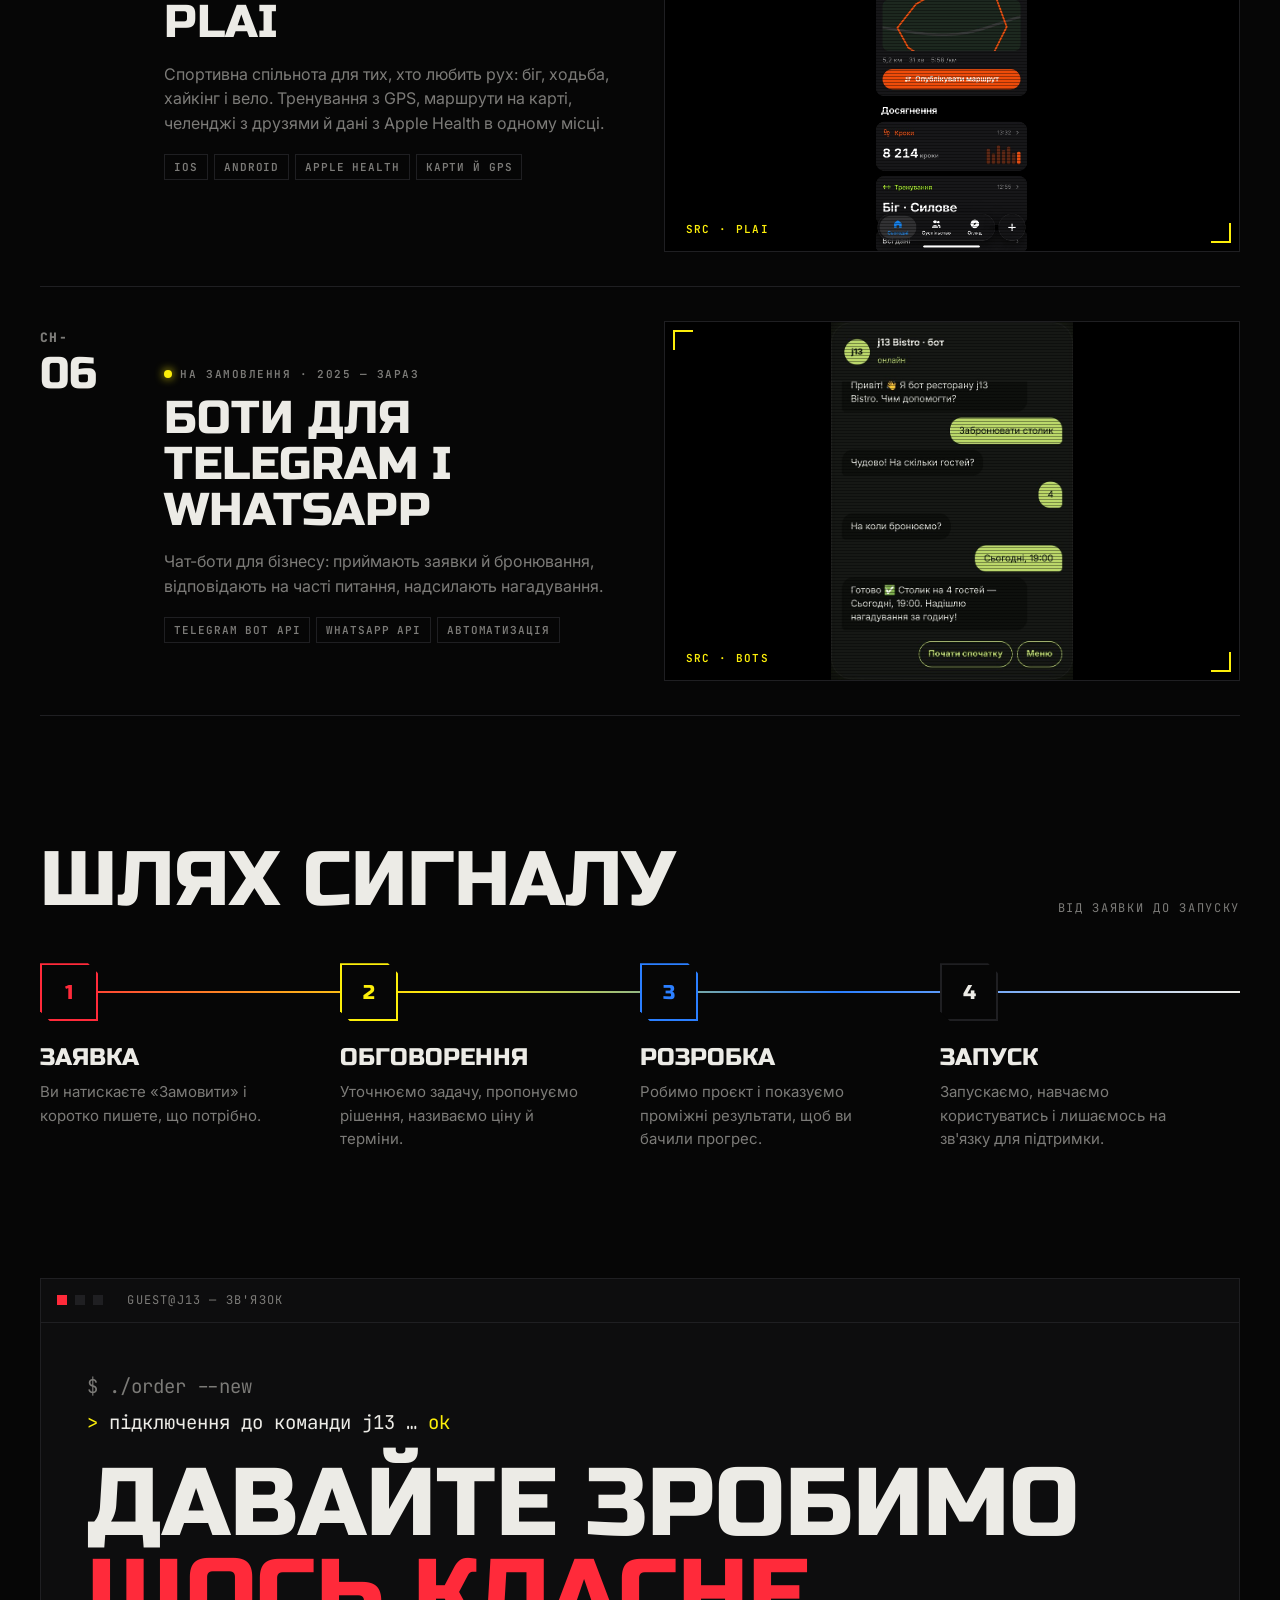
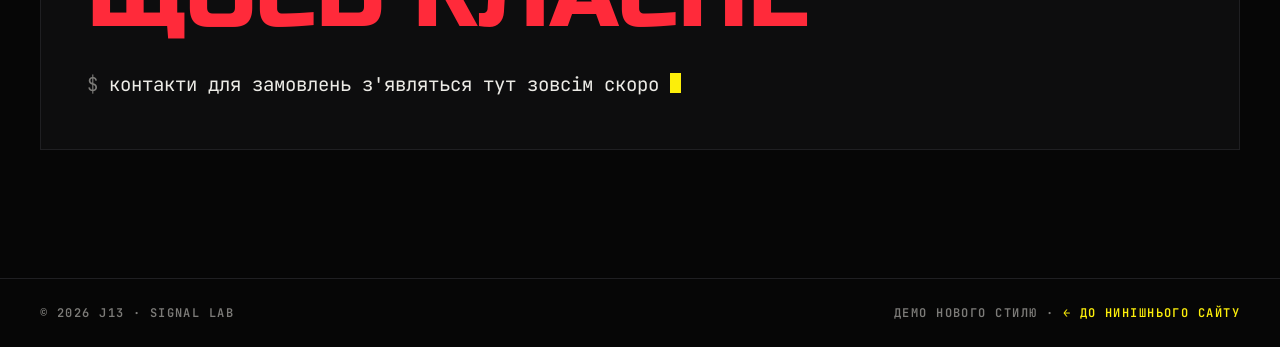
==== commit 6373e863: "Демо 3 «Студія»: живий конструктор сайту й інтерактивні можливості Co-Authored-By: Claude Opus 5.5 <" ====
--- a/demo/index.html
+++ b/demo/index.html
@@ -175,7 +175,7 @@
 </div></section>
 
 <footer><div class="wrap"><span>© 2026 j13 · signal lab</span><span>Демо нового стилю · <a href="../">← до нинішнього сайту</a></span></div></footer>
-<div class="note">Це демо нового стилю <a href="../demo2/">Демо 2 «Папір»</a> · <a href="../">← нинішній сайт</a></div>
+<div class="note">Це демо нового стилю <a href="../demo2/">Демо 2</a> · <a href="../demo3/">Демо 3</a> · <a href="../">← нинішній сайт</a></div>
 
 <script src="../content.js"></script>
 <script>
